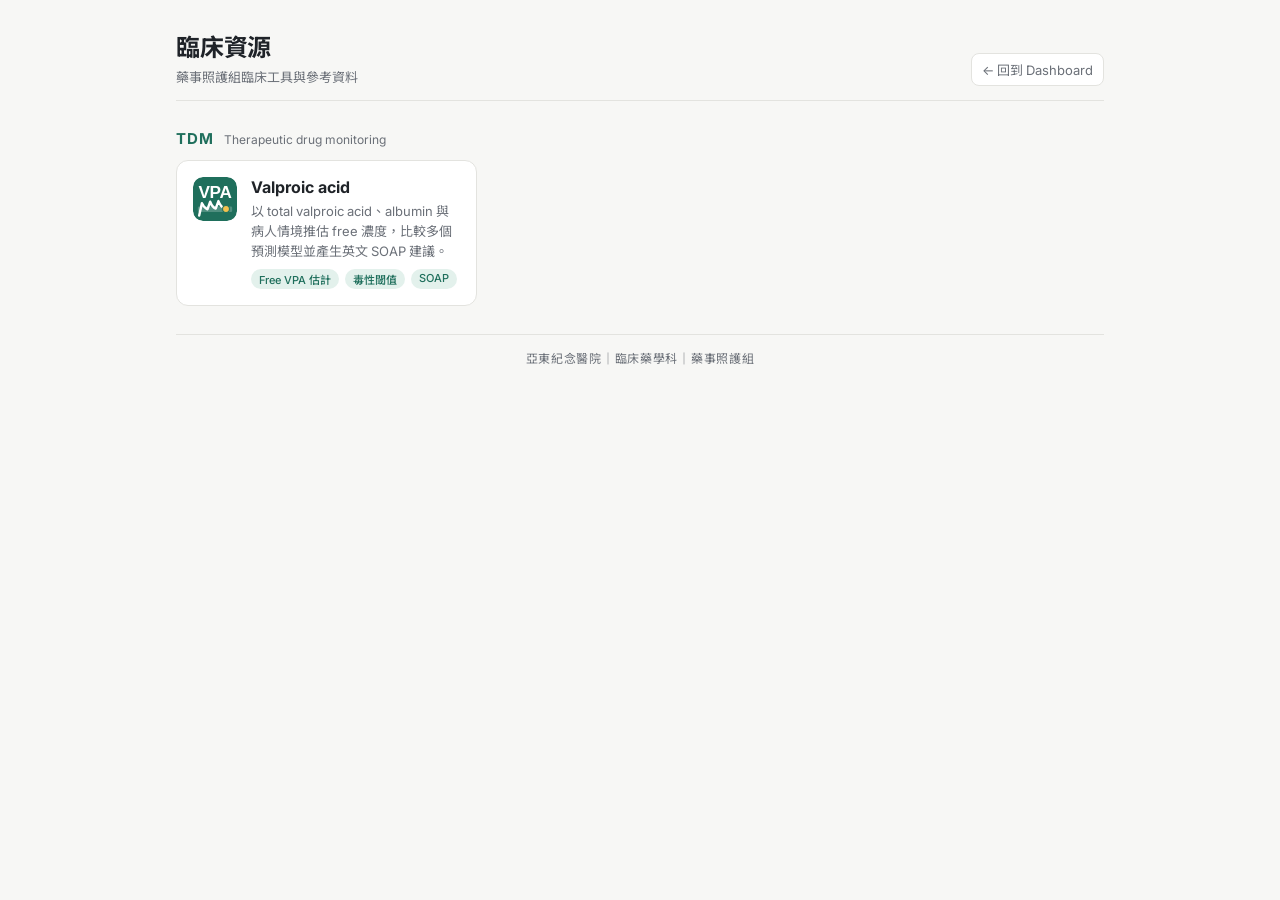
==== site/resources.html @ d7ba12e8 "新增臨床資源頁與 Valproic acid TDM 計算器 - Dashboard 快速連結列右上角新增「臨床資源」圖示 - site/resources.html：臨床資源頁，TDM 區塊列出 V" ====
<!doctype html>
<html lang="zh-Hant">
<head>
<meta charset="utf-8">
<meta name="viewport" content="width=device-width, initial-scale=1, viewport-fit=cover">
<meta name="robots" content="noindex, nofollow, noarchive">
<meta name="referrer" content="no-referrer">
<title>臨床資源｜藥事照護組</title>
<link rel="icon" type="image/svg+xml" href="tdm/vpa-icon.svg">
<link rel="preconnect" href="https://fonts.googleapis.com">
<link rel="preconnect" href="https://fonts.gstatic.com" crossorigin>
<link href="https://fonts.googleapis.com/css2?family=Inter:wght@400;500;600;700&family=Noto+Sans+TC:wght@400;500;600;700&display=swap" rel="stylesheet">
<style>
/* Same tokens as the Dashboard so the two pages read as one site */
:root{
  --font:"Inter","Noto Sans TC",system-ui,-apple-system,"PingFang TC","Microsoft JhengHei",sans-serif;
  --bg:#f7f7f5;--panel:#ffffff;--fg:#1f2328;--muted:#6b7078;--line:#e3e3df;
  --tdm:#1f6f5c;--tdm-soft:#e3f1ec;
  color-scheme:light;
  padding-top:env(safe-area-inset-top,0px);padding-bottom:env(safe-area-inset-bottom,0px);
}
*{box-sizing:border-box}
html,body{margin:0;background:var(--bg);color:var(--fg);font-family:var(--font);-webkit-font-smoothing:antialiased;font-feature-settings:"tnum" 1}
.wrap{max-width:960px;margin:0 auto;padding-block:28px 48px;padding-left:max(16px,env(safe-area-inset-left,0px));padding-right:max(16px,env(safe-area-inset-right,0px));display:flex;flex-direction:column;gap:28px}
header{display:flex;justify-content:space-between;align-items:flex-end;gap:12px;flex-wrap:wrap;border-bottom:1px solid var(--line);padding-bottom:14px}
h1{margin:0;font-size:24px;font-weight:700;letter-spacing:-.01em}
.sub{margin:4px 0 0;color:var(--muted);font-size:13px}
.back{display:inline-flex;align-items:center;gap:6px;color:var(--muted);text-decoration:none;font-size:13px;padding:6px 10px;border:1px solid var(--line);border-radius:8px;background:var(--panel)}
.back:hover,.back:focus-visible{color:var(--fg);border-color:var(--muted)}
section{display:flex;flex-direction:column;gap:12px}
.sec-h{display:flex;align-items:baseline;gap:10px}
.sec-h h2{margin:0;font-size:15px;font-weight:700;letter-spacing:.06em;color:var(--tdm)}
.sec-h span{font-size:12px;color:var(--muted)}
.cards{display:grid;grid-template-columns:repeat(auto-fill,minmax(min(100%,280px),1fr));gap:12px}
.card{display:flex;gap:14px;align-items:flex-start;padding:16px;background:var(--panel);border:1px solid var(--line);border-radius:12px;text-decoration:none;color:inherit;min-width:0}
.card:hover,.card:focus-visible{border-color:var(--tdm);box-shadow:0 0 0 1px var(--tdm) inset;outline:none}
.card img{width:44px;height:44px;flex:none;border-radius:10px}
.card-t{font-weight:700;font-size:16px}
.card-d{margin-top:4px;font-size:13px;line-height:1.55;color:var(--muted)}
.tags{display:flex;flex-wrap:wrap;gap:6px;margin-top:8px}
.tags b{font-weight:500;font-size:11px;color:var(--tdm);background:var(--tdm-soft);padding:2px 8px;border-radius:99px}
footer{border-top:1px solid var(--line);padding-top:14px;text-align:center;color:var(--muted);font-size:12px;letter-spacing:.06em}
</style>
</head>
<body>
<div class="wrap">
  <header>
    <div>
      <h1>臨床資源</h1>
      <p class="sub">藥事照護組臨床工具與參考資料</p>
    </div>
    <a class="back" href="./">← 回到 Dashboard</a>
  </header>

  <section aria-labelledby="sec-tdm">
    <div class="sec-h"><h2 id="sec-tdm">TDM</h2><span>Therapeutic drug monitoring</span></div>
    <div class="cards">
      <a class="card" href="tdm/valproic-acid.html">
        <img src="tdm/vpa-icon.svg" alt="">
        <div>
          <div class="card-t">Valproic acid</div>
          <div class="card-d">以 total valproic acid、albumin 與病人情境推估 free 濃度，比較多個預測模型並產生英文 SOAP 建議。</div>
          <div class="tags"><b>Free VPA 估計</b><b>毒性閾值</b><b>SOAP</b></div>
        </div>
      </a>
    </div>
  </section>

  <footer>亞東紀念醫院｜臨床藥學科｜藥事照護組</footer>
</div>
</body>
</html>
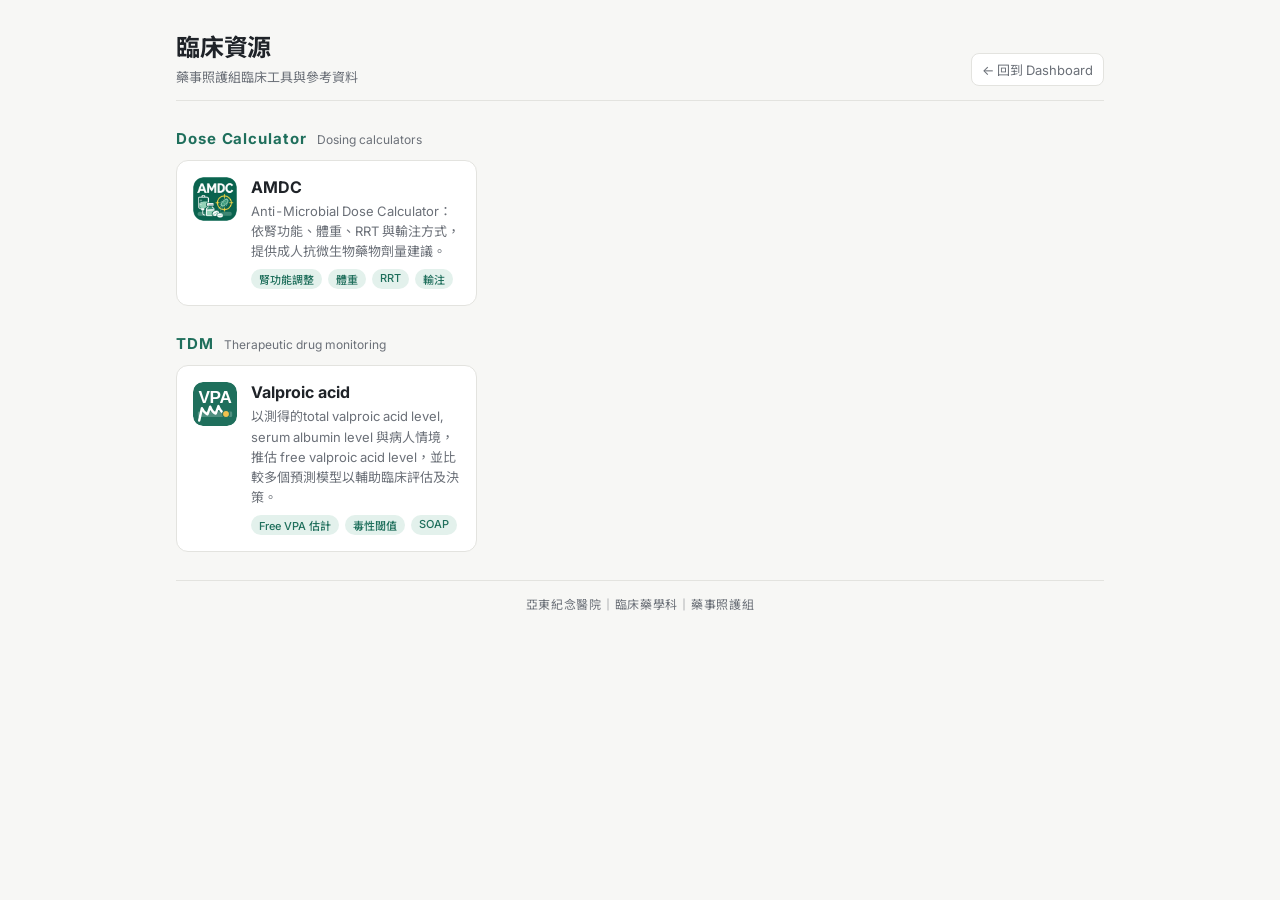
==== commit 68224d49: "臨床資源：新增 Dose Calculator 專區（AMDC），更新 VPA 計算器簡介 Co-Authored-By: Claude Opus 5.5 <noreply@anthropic.com" ====
--- a/site/resources.html
+++ b/site/resources.html
@@ -6,7 +6,7 @@
 <meta name="robots" content="noindex, nofollow, noarchive">
 <meta name="referrer" content="no-referrer">
 <title>臨床資源｜藥事照護組</title>
-<link rel="icon" type="image/svg+xml" href="tdm/vpa-icon.svg">
+<link rel="icon" type="image/svg+xml" href="data:image/svg+xml,%3Csvg xmlns='http://www.w3.org/2000/svg' viewBox='0 0 64 64'%3E %3Crect width='64' height='64' rx='14' fill='%231f6f5c'/%3E %3Ctext x='32' y='30' text-anchor='middle' font-family='Arial, Helvetica, sans-serif' font-weight='900' font-size='25' letter-spacing='-0.5' fill='%23ffffff'%3EVPA%3C/text%3E %3Crect x='7' y='43' width='50' height='8' rx='2' fill='%23ffffff' fill-opacity='0.22'/%3E %3Cpath d='M9 56 L13 38 Q16 45 21 47 L25 36 Q28 44 33 46 L37 35 Q40 43 46 46' fill='none' stroke='%23ffffff' stroke-width='3.5' stroke-linecap='round' stroke-linejoin='round'/%3E %3Ccircle cx='48' cy='46.5' r='5' fill='%23f2c14e' stroke='%231f6f5c' stroke-width='1.5'/%3E %3C/svg%3E">
 <link rel="preconnect" href="https://fonts.googleapis.com">
 <link rel="preconnect" href="https://fonts.gstatic.com" crossorigin>
 <link href="https://fonts.googleapis.com/css2?family=Inter:wght@400;500;600;700&family=Noto+Sans+TC:wght@400;500;600;700&display=swap" rel="stylesheet">
@@ -49,17 +49,31 @@
       <h1>臨床資源</h1>
       <p class="sub">藥事照護組臨床工具與參考資料</p>
     </div>
-    <a class="back" href="./">← 回到 Dashboard</a>
+    <a class="back" id="back" href="./">← 回到 Dashboard</a>
   </header>
+
+  <section aria-labelledby="sec-dose">
+    <div class="sec-h"><h2 id="sec-dose">Dose Calculator</h2><span>Dosing calculators</span></div>
+    <div class="cards">
+      <a class="card" data-page="amdc" href="dose/amdc.html">
+        <img src="[data-uri]" alt="">
+        <div>
+          <div class="card-t">AMDC</div>
+          <div class="card-d">Anti-Microbial Dose Calculator：依腎功能、體重、RRT 與輸注方式，提供成人抗微生物藥物劑量建議。</div>
+          <div class="tags"><b>腎功能調整</b><b>體重</b><b>RRT</b><b>輸注</b></div>
+        </div>
+      </a>
+    </div>
+  </section>
 
   <section aria-labelledby="sec-tdm">
     <div class="sec-h"><h2 id="sec-tdm">TDM</h2><span>Therapeutic drug monitoring</span></div>
     <div class="cards">
-      <a class="card" href="tdm/valproic-acid.html">
-        <img src="tdm/vpa-icon.svg" alt="">
+      <a class="card" data-page="vpa" href="tdm/valproic-acid.html">
+        <img src="data:image/svg+xml,%3Csvg xmlns='http://www.w3.org/2000/svg' viewBox='0 0 64 64'%3E %3Crect width='64' height='64' rx='14' fill='%231f6f5c'/%3E %3Ctext x='32' y='30' text-anchor='middle' font-family='Arial, Helvetica, sans-serif' font-weight='900' font-size='25' letter-spacing='-0.5' fill='%23ffffff'%3EVPA%3C/text%3E %3Crect x='7' y='43' width='50' height='8' rx='2' fill='%23ffffff' fill-opacity='0.22'/%3E %3Cpath d='M9 56 L13 38 Q16 45 21 47 L25 36 Q28 44 33 46 L37 35 Q40 43 46 46' fill='none' stroke='%23ffffff' stroke-width='3.5' stroke-linecap='round' stroke-linejoin='round'/%3E %3Ccircle cx='48' cy='46.5' r='5' fill='%23f2c14e' stroke='%231f6f5c' stroke-width='1.5'/%3E %3C/svg%3E" alt="">
         <div>
           <div class="card-t">Valproic acid</div>
-          <div class="card-d">以 total valproic acid、albumin 與病人情境推估 free 濃度，比較多個預測模型並產生英文 SOAP 建議。</div>
+          <div class="card-d">以測得的total valproic acid level, serum albumin level 與病人情境，推估 free valproic acid level，並比較多個預測模型以輔助臨床評估及決策。</div>
           <div class="tags"><b>Free VPA 估計</b><b>毒性閾值</b><b>SOAP</b></div>
         </div>
       </a>
@@ -68,5 +82,11 @@
 
   <footer>亞東紀念醫院｜臨床藥學科｜藥事照護組</footer>
 </div>
+<script>
+/* 經由 Apps Script 備用網址開啟時，連結改指回同一個 /exec 網址 */
+(function(){var x=window.EXEC_URL;if(!x)return;
+var b=document.getElementById('back');b.href=x;b.target='_top';
+document.querySelectorAll('a[data-page]').forEach(function(a){a.href=x+'?page='+a.dataset.page;a.target='_top';});})();
+</script>
 </body>
 </html>
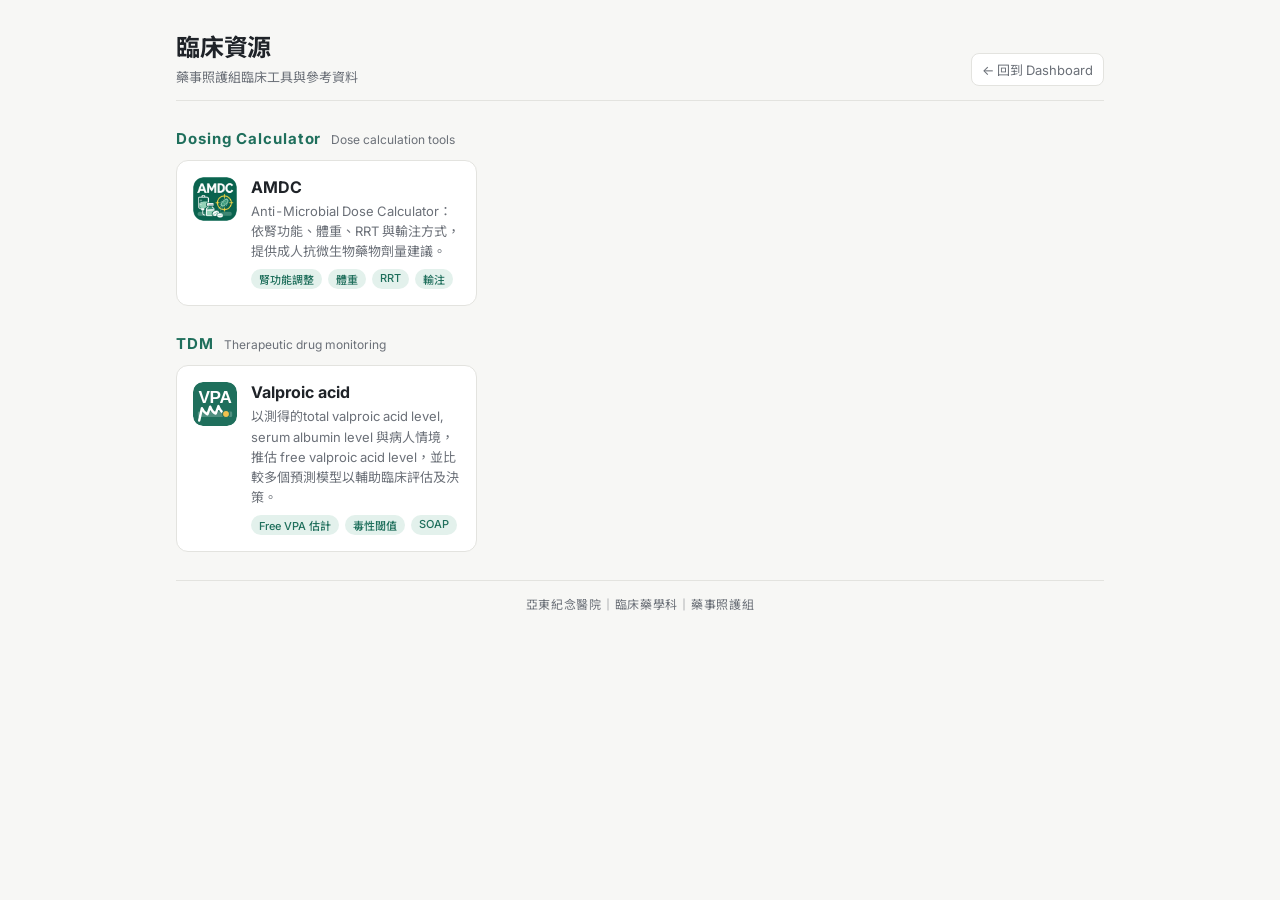
==== commit 4b2ed16c: "臨床資源：專區改名為 Dosing Calculator Co-Authored-By: Claude Opus 5.5 <noreply@anthropic.com> Claude-Session:" ====
--- a/site/resources.html
+++ b/site/resources.html
@@ -53,7 +53,7 @@
   </header>
 
   <section aria-labelledby="sec-dose">
-    <div class="sec-h"><h2 id="sec-dose">Dose Calculator</h2><span>Dosing calculators</span></div>
+    <div class="sec-h"><h2 id="sec-dose">Dosing Calculator</h2><span>Dose calculation tools</span></div>
     <div class="cards">
       <a class="card" data-page="amdc" href="dose/amdc.html">
         <img src="[data-uri]" alt="">
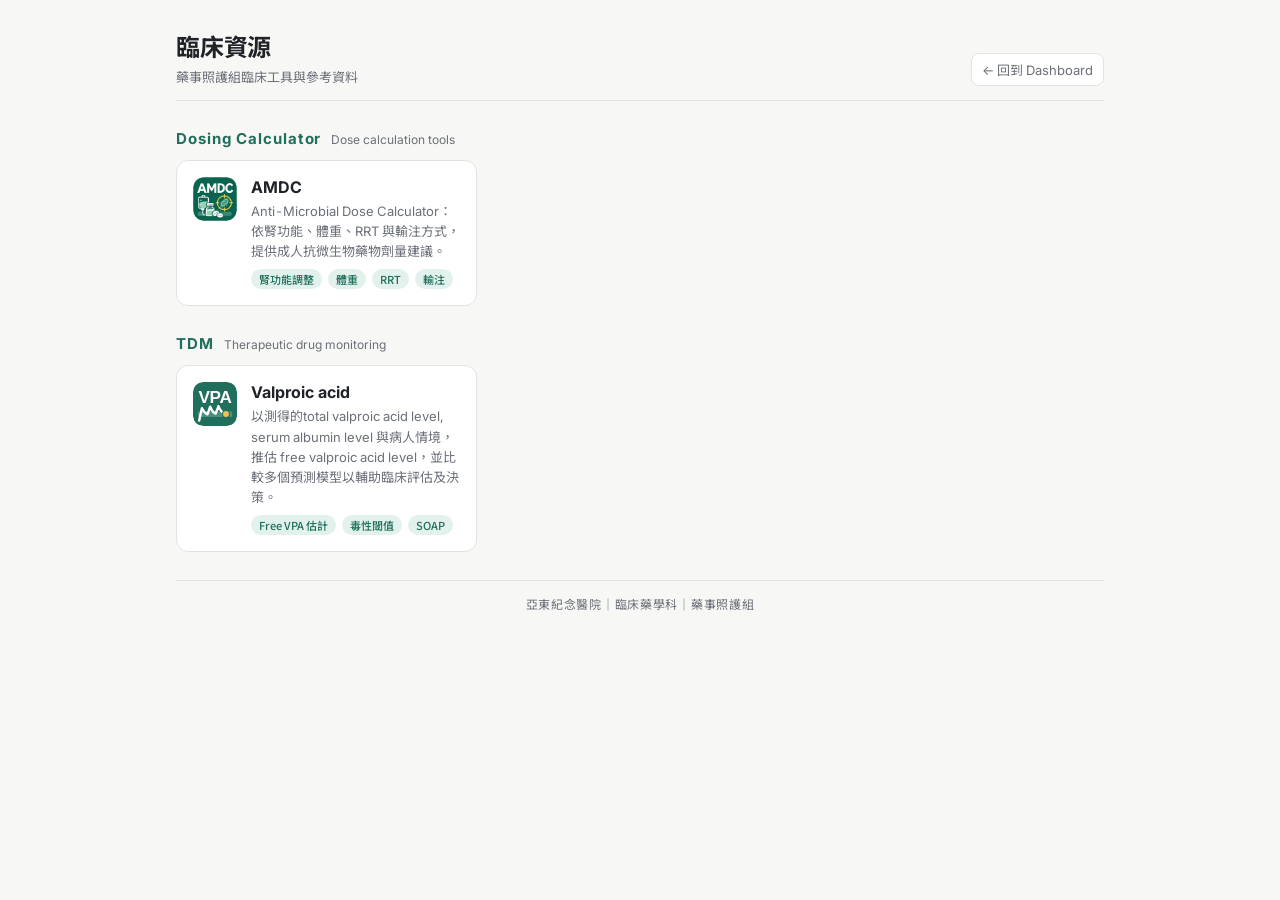
==== commit 7ed83690: "臨床資源：標籤文字垂直置中，英文與中文對齊 Co-Authored-By: Claude Opus 5.5 <noreply@anthropic.com> Claude-Session: https:" ====
--- a/site/resources.html
+++ b/site/resources.html
@@ -38,7 +38,7 @@
 .card-t{font-weight:700;font-size:16px}
 .card-d{margin-top:4px;font-size:13px;line-height:1.55;color:var(--muted)}
 .tags{display:flex;flex-wrap:wrap;gap:6px;margin-top:8px}
-.tags b{font-weight:500;font-size:11px;color:var(--tdm);background:var(--tdm-soft);padding:2px 8px;border-radius:99px}
+.tags b{display:inline-flex;align-items:center;height:20px;line-height:1;font-family:"Noto Sans TC",system-ui,sans-serif;font-weight:500;font-size:11px;color:var(--tdm);background:var(--tdm-soft);padding:0 8px;border-radius:99px}
 footer{border-top:1px solid var(--line);padding-top:14px;text-align:center;color:var(--muted);font-size:12px;letter-spacing:.06em}
 </style>
 </head>
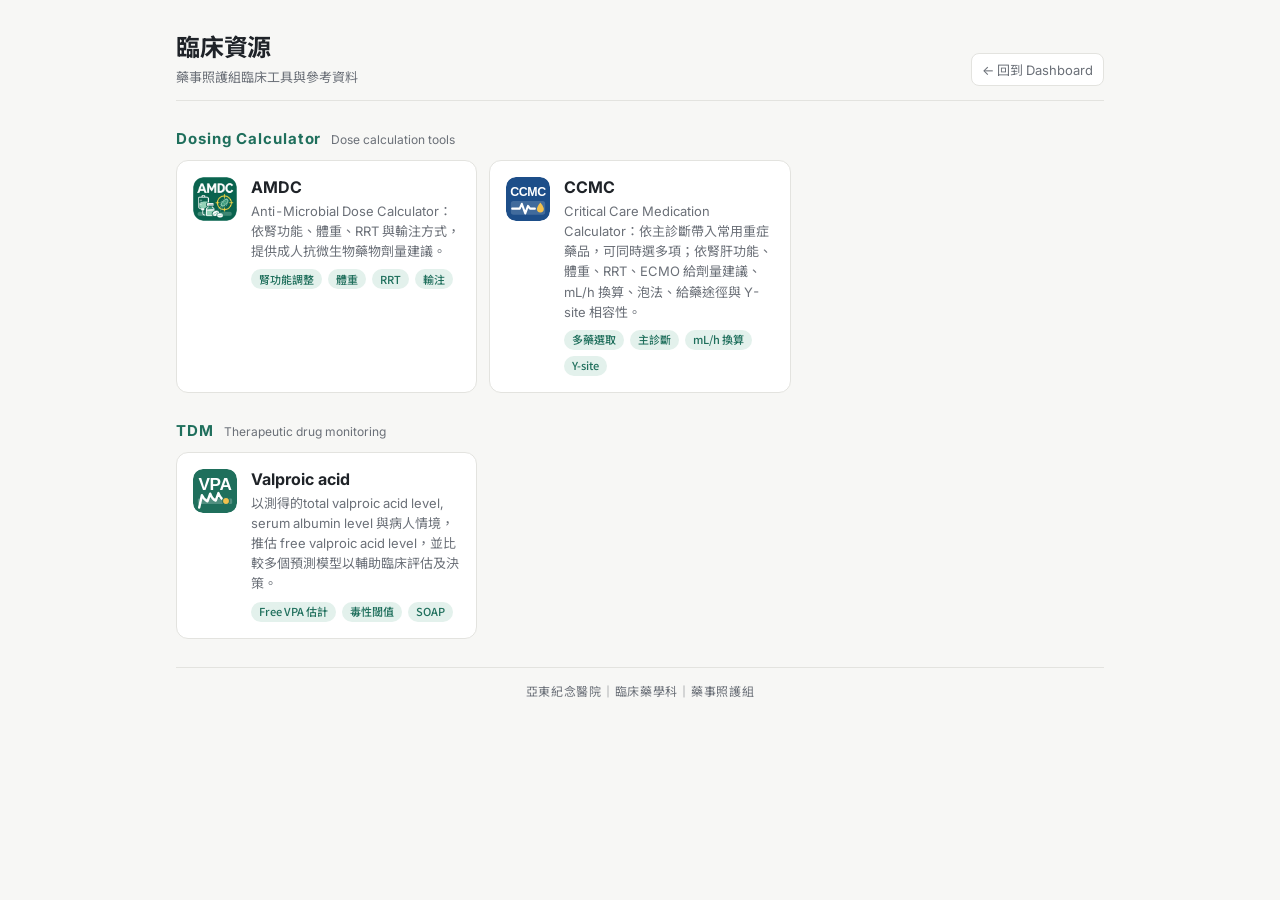
==== commit ec53f15a: "新增 CCMC 重症藥物計算器（Critical Care Medication Calculator） - 86 項院內重症針劑：劑量依體重、腎肝功能、RRT、ECMO 等調整，經 UpToDate" ====
--- a/site/resources.html
+++ b/site/resources.html
@@ -63,6 +63,14 @@
           <div class="tags"><b>腎功能調整</b><b>體重</b><b>RRT</b><b>輸注</b></div>
         </div>
       </a>
+      <a class="card" data-page="ccmc" href="dose/ccmc.html">
+        <img src="data:image/svg+xml,%3Csvg%20xmlns%3D%22http%3A//www.w3.org/2000/svg%22%20viewBox%3D%220%200%2064%2064%22%3E%20%3Crect%20width%3D%2264%22%20height%3D%2264%22%20rx%3D%2214%22%20fill%3D%22%231D4E89%22/%3E%20%3Ctext%20x%3D%2232%22%20y%3D%2227%22%20text-anchor%3D%22middle%22%20font-family%3D%22Arial%2C%20Helvetica%2C%20sans-serif%22%20font-weight%3D%22900%22%20font-size%3D%2218%22%20letter-spacing%3D%22-0.5%22%20fill%3D%22%23ffffff%22%3ECCMC%3C/text%3E%20%3Crect%20x%3D%227%22%20y%3D%2235%22%20width%3D%2250%22%20height%3D%2220%22%20rx%3D%224%22%20fill%3D%22%23ffffff%22%20fill-opacity%3D%220.16%22/%3E%20%3Cpath%20d%3D%22M9%2046%20H20%20L23%2039%20L28%2053%20L32%2042%20L35%2046%20H42%22%20fill%3D%22none%22%20stroke%3D%22%23ffffff%22%20stroke-width%3D%223%22%20stroke-linecap%3D%22round%22%20stroke-linejoin%3D%22round%22/%3E%20%3Cpath%20d%3D%22M50%2037%20C50%2037%2045%2043%2045%2046.5%20A5%205%200%200%200%2055%2046.5%20C55%2043%2050%2037%2050%2037%20Z%22%20fill%3D%22%23F2C14E%22/%3E%20%3C/svg%3E" alt="">
+        <div>
+          <div class="card-t">CCMC</div>
+          <div class="card-d">Critical Care Medication Calculator：依主診斷帶入常用重症藥品，可同時選多項；依腎肝功能、體重、RRT、ECMO 給劑量建議、mL/h 換算、泡法、給藥途徑與 Y-site 相容性。</div>
+          <div class="tags"><b>多藥選取</b><b>主診斷</b><b>mL/h 換算</b><b>Y-site</b></div>
+        </div>
+      </a>
     </div>
   </section>
 
@@ -84,7 +92,7 @@
 </div>
 <script>
 /* 經由 Apps Script 備用網址開啟時，連結改指回同一個 /exec 網址 */
-(function(){var x=window.EXEC_URL;if(!x)return;
+(function(){var x=window.EXEC_URL;if(x)x=x.replace(/\/a\/macros\/[^/]+\//,'/macros/'); /* 網域帳號網址（/a/macros/網域/）改成一般網址，未登入該網域的人也能開 */if(!x)return;
 var b=document.getElementById('back');b.href=x;b.target='_top';
 document.querySelectorAll('a[data-page]').forEach(function(a){a.href=x+'?page='+a.dataset.page;a.target='_top';});})();
 </script>
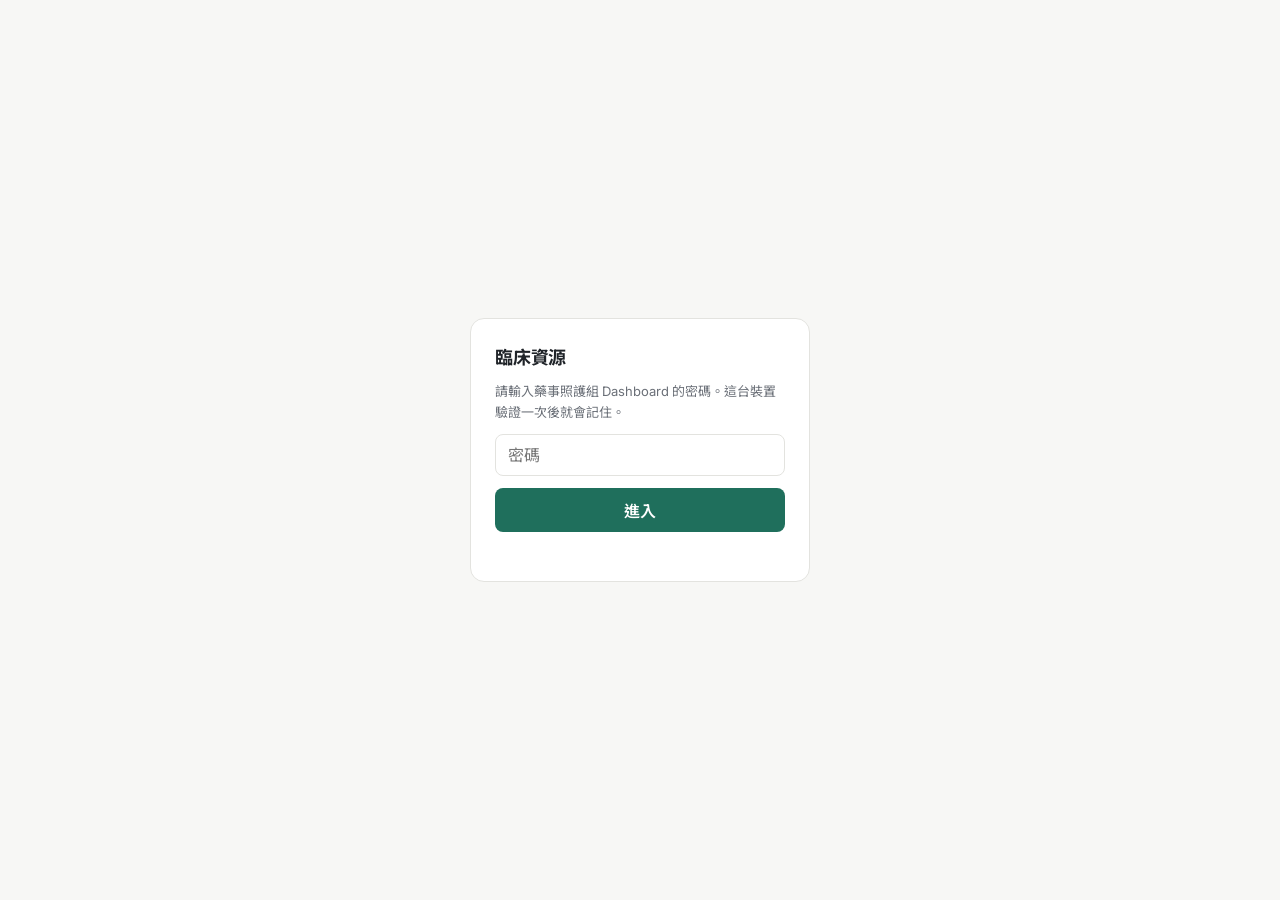
==== commit 69d234c5: "臨床資源加密碼門檻；計算器的「臨床資源」按鈕僅在驗證過密碼的裝置顯示 Co-Authored-By: Claude Opus 5.5 <noreply@anthropic.com> Claude-Se" ====
--- a/site/resources.html
+++ b/site/resources.html
@@ -41,8 +41,33 @@
 .tags b{display:inline-flex;align-items:center;height:20px;line-height:1;font-family:"Noto Sans TC",system-ui,sans-serif;font-weight:500;font-size:11px;color:var(--tdm);background:var(--tdm-soft);padding:0 8px;border-radius:99px}
 footer{border-top:1px solid var(--line);padding-top:14px;text-align:center;color:var(--muted);font-size:12px;letter-spacing:.06em}
 </style>
+<style>
+/* 密碼門檻：未驗證過的裝置先輸入 Dashboard 密碼 */
+html.locked .wrap{display:none}
+.gate{display:none;min-height:100vh;align-items:center;justify-content:center;padding:24px}
+html.locked .gate{display:flex}
+.gate form{width:min(100%,340px);background:var(--panel);border:1px solid var(--line);border-radius:14px;padding:24px;display:flex;flex-direction:column;gap:12px}
+.gate h1{font-size:18px}
+.gate p{margin:0;color:var(--muted);font-size:13px;line-height:1.6}
+.gate input{font:inherit;font-size:16px;padding:10px 12px;border:1px solid var(--line);border-radius:8px;background:#fff;color:var(--fg)}
+.gate button{font:inherit;font-weight:600;padding:10px 12px;border:0;border-radius:8px;background:var(--tdm);color:#fff;cursor:pointer}
+.gate button[disabled]{opacity:.6;cursor:default}
+.gate .err{color:#b42318;font-size:13px;min-height:1em}
+</style>
+<script>(function(){var ok=false;try{ok=!!localStorage.getItem("rxcare_pw")}catch(e){}if(!ok)ok=/(?:^|; )rxcare_pw=[^;]+/.test(document.cookie);if(!ok)document.documentElement.classList.add("locked");})();</script>
+<script src="config.js"></script>
 </head>
 <body>
+<div class="gate" id="gate">
+  <form id="gateForm" autocomplete="on">
+    <h1>臨床資源</h1>
+    <p>請輸入藥事照護組 Dashboard 的密碼。這台裝置驗證一次後就會記住。</p>
+    <input type="text" name="username" value="rxcare" autocomplete="username" hidden>
+    <input id="gatePw" type="password" autocomplete="current-password" placeholder="密碼" required>
+    <button id="gateBtn" type="submit">進入</button>
+    <div class="err" id="gateErr" role="alert"></div>
+  </form>
+</div>
 <div class="wrap">
   <header>
     <div>
@@ -96,5 +121,30 @@
 var b=document.getElementById('back');b.href=x;b.target='_top';
 document.querySelectorAll('a[data-page]').forEach(function(a){a.href=x+'?page='+a.dataset.page;a.target='_top';});})();
 </script>
+<script>
+/* 密碼由 Apps Script 伺服器比對；通過後與 Dashboard 一樣記在這台裝置（localStorage＋一年期 cookie） */
+(function(){
+  var form=document.getElementById('gateForm'); if(!form) return;
+  var ep=window.EXEC_URL||(window.DASH_CONFIG||{}).endpoint||'';
+  ep=ep.replace(/\/a\/macros\/[^/]+\//,'/macros/');
+  var btn=document.getElementById('gateBtn'), err=document.getElementById('gateErr'), inp=document.getElementById('gatePw');
+  form.addEventListener('submit',function(ev){
+    ev.preventDefault(); var pw=inp.value.trim(); if(!pw) return;
+    if(!ep){err.textContent='找不到驗證伺服器，請從 Dashboard 進入。';return;}
+    btn.disabled=true; btn.textContent='驗證中…'; err.textContent='';
+    fetch(ep+'?p='+encodeURIComponent(pw),{cache:'no-store'}).then(function(r){return r.json();}).then(function(j){
+      if(j&&j.ok){
+        try{localStorage.setItem('rxcare_pw',pw);}catch(e){}
+        try{document.cookie='rxcare_pw='+encodeURIComponent(pw)+'; max-age=31536000; path=/; SameSite=Strict; Secure';}catch(e){}
+        document.documentElement.classList.remove('locked');
+      } else {
+        err.textContent=(j&&j.error==='locked')?'嘗試次數過多，請 10 分鐘後再試。':'密碼錯誤，請再試一次。';
+        inp.select();
+      }
+    }).catch(function(){err.textContent='無法連線到驗證伺服器，請稍後再試。';})
+    .then(function(){btn.disabled=false;btn.textContent='進入';});
+  });
+})();
+</script>
 </body>
 </html>
